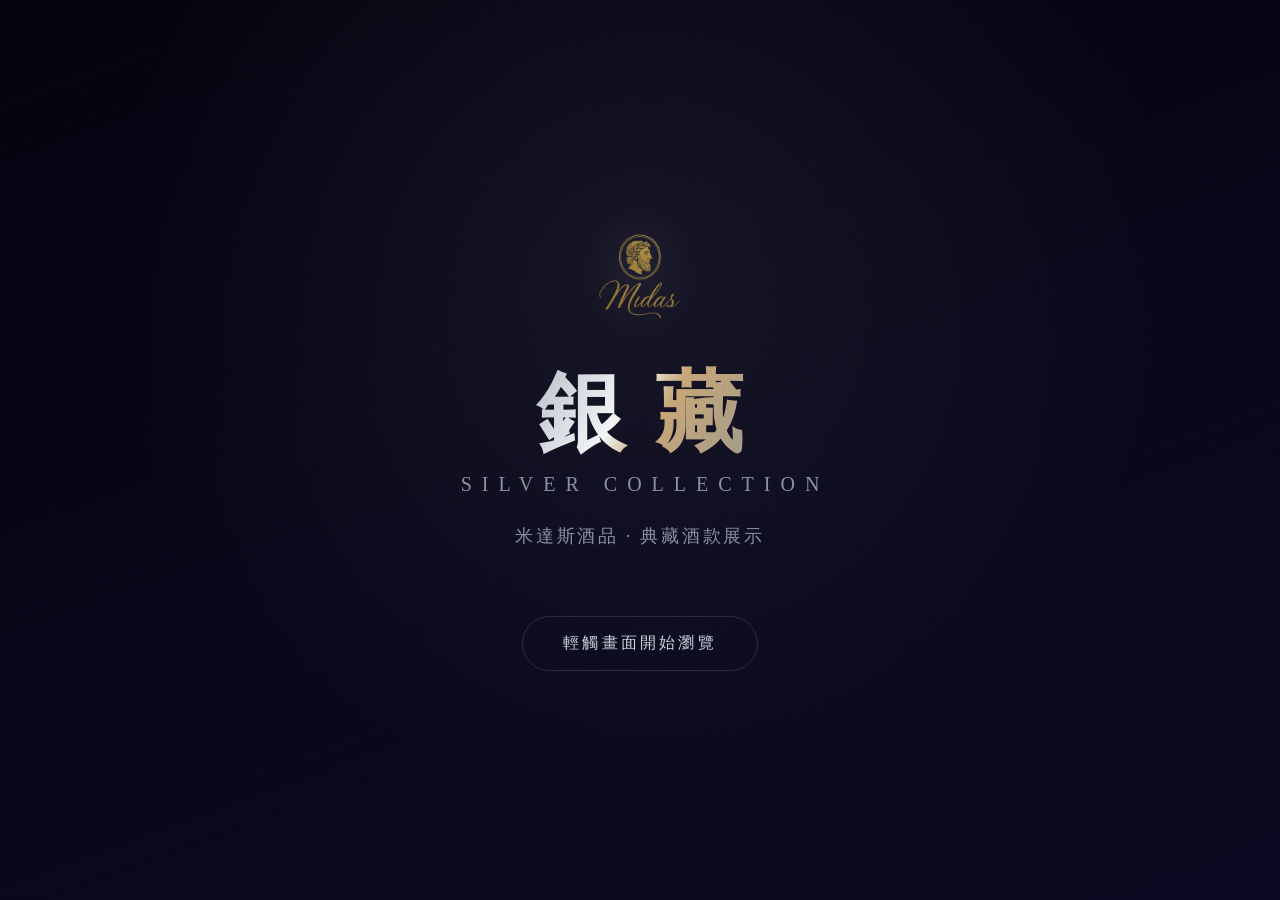
==== collection/yincang.html @ fcb229a0 "新增銀藏獨立展示頁，供平板現場 demo 使用 不連結自 index.html，僅供直接開啟網址展示；資料沿用既有 wines/wineries.json，暫無供應酒款不顯示。  Co-Authore" ====
<!DOCTYPE html>
<html lang="zh-TW">
<head>
<meta charset="UTF-8">
<meta name="viewport" content="width=device-width, initial-scale=1.0, maximum-scale=1.0, user-scalable=no">
<meta name="robots" content="noindex, nofollow">
<title>銀藏 SILVER COLLECTION | 米達斯酒品</title>
<link rel="icon" type="image/png" href="../assets/logo/logo.png">
<style>
    :root{
        --bg:#05030f;
        --bg-alt:#0c0a22;
        --panel:rgba(255,255,255,0.05);
        --border:rgba(201,211,220,0.16);
        --silver:#c9d3dc;
        --silver-bright:#f2f5f7;
        --silver-dim:#8892a0;
        --gold:#c6a777;
    }
    *{ margin:0; padding:0; box-sizing:border-box; -webkit-tap-highlight-color:transparent; }
    html,body{
        width:100%; height:100%;
        overflow:hidden;
        background:var(--bg);
        color:var(--silver-bright);
        font-family:'Noto Serif TC','Microsoft JhengHei',serif;
        touch-action:manipulation;
        overscroll-behavior:none;
        user-select:none;
    }
    #app-root{ position:fixed; inset:0; }

    /* ---------- Attract screen ---------- */
    #attract{
        position:fixed; inset:0; z-index:50;
        display:flex; flex-direction:column; align-items:center; justify-content:center;
        text-align:center; gap:28px;
        background:
            radial-gradient(circle at 50% 30%, rgba(201,211,220,0.08), transparent 60%),
            linear-gradient(160deg, var(--bg) 0%, var(--bg-alt) 100%);
        cursor:pointer;
    }
    #attract img.logo{ width:96px; height:96px; opacity:0.9; filter:grayscale(0.2) drop-shadow(0 0 24px rgba(201,211,220,0.25)); }
    #attract h1{
        font-size:clamp(48px,8vw,88px);
        letter-spacing:0.35em; padding-left:0.35em;
        background:linear-gradient(120deg,#8892a0,#f2f5f7 45%,#c6a777 55%,#8892a0);
        -webkit-background-clip:text; background-clip:text; color:transparent;
    }
    #attract .en{ letter-spacing:0.5em; padding-left:0.5em; color:var(--silver-dim); font-size:clamp(14px,2vw,20px); font-family:Georgia,serif; }
    #attract .sub{ color:var(--silver-dim); font-size:clamp(14px,1.8vw,18px); letter-spacing:0.15em; }
    #attract .hint{
        margin-top:40px; padding:16px 40px; border:1px solid var(--border); border-radius:40px;
        color:var(--silver); font-size:16px; letter-spacing:0.2em;
        animation:pulse 2.2s ease-in-out infinite;
    }
    @keyframes pulse{ 0%,100%{opacity:0.45;} 50%{opacity:1;} }

    /* ---------- Main app ---------- */
    #app{ position:fixed; inset:0; display:flex; flex-direction:column; opacity:0; pointer-events:none; transition:opacity .5s ease; }
    #app.visible{ opacity:1; pointer-events:auto; }

    header.bar{
        display:flex; align-items:center; justify-content:space-between;
        padding:22px 36px; border-bottom:1px solid var(--border);
        background:linear-gradient(180deg, rgba(255,255,255,0.03), transparent);
        flex-shrink:0;
    }
    header.bar .brand{ display:flex; align-items:center; gap:16px; }
    header.bar .brand img{ width:44px; height:44px; }
    header.bar .brand .titles h2{ font-size:22px; letter-spacing:0.3em; padding-left:0.1em; color:var(--silver-bright); }
    header.bar .brand .titles span{ font-size:11px; letter-spacing:0.3em; color:var(--silver-dim); font-family:Georgia,serif; }
    #home-btn{
        border:1px solid var(--border); background:transparent; color:var(--silver-dim);
        padding:12px 22px; border-radius:30px; font-size:14px; letter-spacing:0.15em;
        font-family:inherit; cursor:pointer;
    }
    #home-btn:active{ background:rgba(255,255,255,0.06); }

    .filter-bar{
        display:flex; gap:14px; padding:18px 36px; overflow-x:auto; flex-shrink:0;
        border-bottom:1px solid var(--border);
    }
    .filter-bar::-webkit-scrollbar{ display:none; }
    .filter-pill{
        flex-shrink:0; padding:14px 30px; border-radius:30px; border:1px solid var(--border);
        background:var(--panel); color:var(--silver-dim); font-size:15px; letter-spacing:0.15em;
        font-family:inherit; cursor:pointer; transition:all .25s ease;
    }
    .filter-pill.active{ background:var(--silver-bright); color:#05030f; border-color:var(--silver-bright); font-weight:bold; }

    .winery-banner{
        padding:16px 36px; color:var(--silver-dim); font-size:14px; line-height:1.8;
        border-bottom:1px solid var(--border); flex-shrink:0; display:none;
    }
    .winery-banner.visible{ display:block; }

    .grid-scroll{ flex:1; overflow-y:auto; padding:28px 36px 60px; }
    .wine-grid{
        display:grid; grid-template-columns:repeat(auto-fill,minmax(240px,1fr)); gap:26px;
    }
    .wine-card{
        background:var(--panel); border:1px solid var(--border); border-radius:16px; overflow:hidden;
        cursor:pointer; transition:transform .2s ease, border-color .2s ease; position:relative;
    }
    .wine-card:active{ transform:scale(0.97); border-color:var(--silver-dim); }
    .wine-card .img-wrap{ aspect-ratio:3/4; background:#0a0820; display:flex; align-items:center; justify-content:center; overflow:hidden; }
    .wine-card img{ width:100%; height:100%; object-fit:cover; }
    .wine-card .name{ padding:16px 16px 20px; font-size:14px; line-height:1.6; letter-spacing:0.03em; color:var(--silver-bright); min-height:78px; }

    /* ---------- Detail overlay ---------- */
    #detail{
        position:fixed; inset:0; z-index:60; background:var(--bg);
        display:flex; opacity:0; pointer-events:none; transition:opacity .35s ease;
        flex-direction:row;
    }
    #detail.visible{ opacity:1; pointer-events:auto; }
    #detail .pane-img{
        flex:0 0 42%; background:#0a0820; display:flex; align-items:center; justify-content:center; position:relative;
    }
    #detail .pane-img img{ width:100%; height:100%; object-fit:cover; }
    #detail .pane-info{ flex:1; overflow-y:auto; padding:50px 60px 80px; }
    #detail .pane-info .price{ color:var(--gold); font-size:20px; letter-spacing:0.1em; margin-bottom:10px; }
    #detail .pane-info h2{ font-size:clamp(22px,3vw,32px); line-height:1.4; letter-spacing:0.02em; margin-bottom:24px; color:var(--silver-bright); }
    #detail .block{ margin-bottom:30px; }
    #detail .block h4{ font-size:13px; letter-spacing:0.3em; color:var(--silver-dim); margin-bottom:10px; font-family:Georgia,serif; }
    #detail .block p{ font-size:16px; line-height:1.9; color:var(--silver); }
    #detail .awards{ display:flex; flex-direction:column; gap:16px; }
    #detail .award{ border-left:2px solid var(--gold); padding-left:16px; }
    #detail .award .a-name{ color:var(--gold); font-size:15px; margin-bottom:6px; }
    #detail .award .a-detail{ font-size:14px; line-height:1.8; color:var(--silver-dim); }

    #detail .close-btn{
        position:absolute; top:24px; right:32px; width:52px; height:52px; border-radius:50%;
        border:1px solid var(--border); background:rgba(5,3,15,0.6); color:var(--silver-bright);
        font-size:22px; display:flex; align-items:center; justify-content:center; cursor:pointer; z-index:2;
    }
    #detail .nav-btn{
        position:absolute; top:50%; transform:translateY(-50%); width:60px; height:60px; border-radius:50%;
        border:1px solid var(--border); background:rgba(5,3,15,0.6); color:var(--silver-bright);
        font-size:26px; display:flex; align-items:center; justify-content:center; cursor:pointer; z-index:2;
    }
    #detail .nav-prev{ left:20px; }
    #detail .nav-next{ right:20px; }
    #detail .nav-btn:active, #detail .close-btn:active{ background:rgba(255,255,255,0.1); }

    @media (max-width:900px){
        #detail{ flex-direction:column; overflow-y:auto; }
        #detail .pane-img{ flex:0 0 auto; aspect-ratio:4/3; }
        #detail .nav-prev{ left:12px; }
        #detail .nav-next{ right:12px; }
        header.bar{ padding:16px 20px; }
        .filter-bar{ padding:14px 20px; }
        .grid-scroll{ padding:20px 20px 50px; }
        #detail .pane-info{ padding:30px 24px 60px; }
    }
</style>
</head>
<body>
<div id="app-root">

    <div id="attract">
        <img class="logo" src="../assets/logo/logo.png" alt="米達斯酒品">
        <div>
            <h1>銀藏</h1>
            <div class="en">SILVER&nbsp;COLLECTION</div>
        </div>
        <div class="sub">米達斯酒品 · 典藏酒款展示</div>
        <div class="hint">輕觸畫面開始瀏覽</div>
    </div>

    <div id="app">
        <header class="bar">
            <div class="brand">
                <img src="../assets/logo/logo.png" alt="米達斯酒品">
                <div class="titles">
                    <h2>銀藏 SILVER COLLECTION</h2>
                    <span>MIDAS WINE CELLAR</span>
                </div>
            </div>
            <button id="home-btn" type="button">返回首頁畫面</button>
        </header>

        <nav class="filter-bar" id="filter-bar"></nav>
        <p class="winery-banner" id="winery-banner"></p>

        <div class="grid-scroll">
            <div class="wine-grid" id="wine-grid"></div>
        </div>
    </div>

    <div id="detail">
        <button class="close-btn" id="detail-close" aria-label="關閉">&times;</button>
        <button class="nav-btn nav-prev" id="detail-prev" aria-label="上一款">&#10094;</button>
        <button class="nav-btn nav-next" id="detail-next" aria-label="下一款">&#10095;</button>
        <div class="pane-img"><img id="detail-img" src="" alt=""></div>
        <div class="pane-info" id="detail-info"></div>
    </div>

</div>

<script>
(function(){
    "use strict";

    var wines = [];
    var filtered = [];
    var currentFilter = 'all';
    var currentIndex = -1;
    var idleTimer = null;
    var IDLE_MS = 120000;

    var CATEGORY_LABELS = { welland:'WELLAND', castorani:'CASTORANI', other:'精選推薦' };
    var categories = [];

    var wineryDescriptions = {};

    function classify(wine){
        var n = wine.name.toUpperCase();
        if (n.indexOf('WELLAND') === 0) return 'welland';
        if (n.indexOf('CASTORANI') === 0) return 'castorani';
        return 'other';
    }

    function el(tag, cls, html){
        var e = document.createElement(tag);
        if (cls) e.className = cls;
        if (html !== undefined) e.innerHTML = html;
        return e;
    }

    function loadData(){
        Promise.all([
            fetch('../data/wines.json', {cache:'no-cache'}).then(function(r){ return r.json(); }),
            fetch('../data/wineries.json', {cache:'no-cache'}).then(function(r){ return r.json(); }).catch(function(){ return {wineries:[]}; })
        ]).then(function(results){
            wines = (results[0].wines || []).filter(function(w){ return !w.soldOut; });
            var wineries = results[1].wineries || [];
            wineries.forEach(function(w){
                if (w.name.indexOf('Welland') !== -1) wineryDescriptions.welland = w.description;
                else if (w.name.indexOf('Castorani') !== -1) wineryDescriptions.castorani = w.description;
                else wineryDescriptions.other = w.description;
            });
            categories = Object.keys(CATEGORY_LABELS).filter(function(key){
                return wines.some(function(w){ return classify(w) === key; });
            });
            renderFilters();
            applyFilter(categories.length > 1 ? 'all' : (categories[0] || 'all'));
        }).catch(function(err){
            document.getElementById('wine-grid').innerHTML = '<p style="color:#c9d3dc;padding:20px;">酒款資料載入失敗，請確認網路連線後重新整理。</p>';
            console.error('yincang load error', err);
        });
    }

    function renderFilters(){
        var bar = document.getElementById('filter-bar');
        bar.innerHTML = '';
        var tabs = categories.length > 1
            ? [{ key:'all', label:'全部珍藏' }].concat(categories.map(function(key){ return { key:key, label:CATEGORY_LABELS[key] }; }))
            : categories.map(function(key){ return { key:key, label:CATEGORY_LABELS[key] }; });
        tabs.forEach(function(cat){
            var btn = el('button', 'filter-pill', cat.label);
            btn.type = 'button';
            btn.dataset.key = cat.key;
            if (cat.key === currentFilter) btn.classList.add('active');
            btn.addEventListener('click', function(){ applyFilter(cat.key); });
            bar.appendChild(btn);
        });
    }

    function applyFilter(key){
        currentFilter = key;
        Array.prototype.forEach.call(document.querySelectorAll('.filter-pill'), function(b){
            b.classList.toggle('active', b.dataset.key === key);
        });

        filtered = (key === 'all') ? wines.slice() : wines.filter(function(w){ return classify(w) === key; });

        var banner = document.getElementById('winery-banner');
        if (key !== 'all' && wineryDescriptions[key]) {
            banner.textContent = wineryDescriptions[key];
            banner.classList.add('visible');
        } else {
            banner.classList.remove('visible');
        }

        renderGrid();
    }

    function renderGrid(){
        var grid = document.getElementById('wine-grid');
        grid.innerHTML = '';
        filtered.forEach(function(wine, idx){
            var card = el('div', 'wine-card');
            var imgWrap = el('div', 'img-wrap');
            var img = document.createElement('img');
            img.src = '../' + wine.image;
            img.alt = wine.name;
            img.loading = 'lazy';
            imgWrap.appendChild(img);
            card.appendChild(imgWrap);
            card.appendChild(el('div', 'name', wine.name));
            card.addEventListener('click', function(){ openDetail(idx); });
            grid.appendChild(card);
        });
    }

    function openDetail(idx){
        currentIndex = idx;
        renderDetail();
        document.getElementById('detail').classList.add('visible');
    }

    function closeDetail(){
        document.getElementById('detail').classList.remove('visible');
    }

    function stepDetail(delta){
        if (!filtered.length) return;
        currentIndex = (currentIndex + delta + filtered.length) % filtered.length;
        renderDetail();
    }

    function renderDetail(){
        var wine = filtered[currentIndex];
        if (!wine) return;
        document.getElementById('detail-img').src = '../' + wine.image;
        document.getElementById('detail-img').alt = wine.name;

        var html = '';
        html += '<div class="price">' + wine.price + '</div>';
        html += '<h2>' + wine.name + '</h2>';
        if (wine.description) html += '<div class="block"><h4>酒款介紹</h4><p>' + wine.description + '</p></div>';
        if (wine.aroma) html += '<div class="block"><h4>香氣</h4><p>' + wine.aroma + '</p></div>';
        if (wine.flavor) html += '<div class="block"><h4>風味</h4><p>' + wine.flavor + '</p></div>';
        if (wine.awards && wine.awards.length){
            html += '<div class="block"><h4>獎項與評鑑</h4><div class="awards">';
            wine.awards.forEach(function(a){
                html += '<div class="award"><div class="a-name">' + a.name + '</div><div class="a-detail">' + (a.detail || '') + '</div></div>';
            });
            html += '</div></div>';
        }
        document.getElementById('detail-info').innerHTML = html;
        document.getElementById('detail-info').scrollTop = 0;
    }

    /* ---------- swipe navigation on detail overlay ---------- */
    var touchStartX = null;
    var detailEl = document.getElementById('detail');
    detailEl.addEventListener('touchstart', function(e){ touchStartX = e.changedTouches[0].clientX; }, {passive:true});
    detailEl.addEventListener('touchend', function(e){
        if (touchStartX === null) return;
        var dx = e.changedTouches[0].clientX - touchStartX;
        if (Math.abs(dx) > 60) stepDetail(dx < 0 ? 1 : -1);
        touchStartX = null;
    }, {passive:true});

    document.getElementById('detail-close').addEventListener('click', closeDetail);
    document.getElementById('detail-prev').addEventListener('click', function(){ stepDetail(-1); });
    document.getElementById('detail-next').addEventListener('click', function(){ stepDetail(1); });

    /* ---------- attract screen / idle handling ---------- */
    function showApp(){
        document.getElementById('attract').style.display = 'none';
        document.getElementById('app').classList.add('visible');
        resetIdleTimer();
    }

    function showAttract(){
        closeDetail();
        document.getElementById('app').classList.remove('visible');
        document.getElementById('attract').style.display = 'flex';
        clearTimeout(idleTimer);
    }

    function resetIdleTimer(){
        clearTimeout(idleTimer);
        idleTimer = setTimeout(showAttract, IDLE_MS);
    }

    document.getElementById('attract').addEventListener('click', showApp);
    document.getElementById('home-btn').addEventListener('click', showAttract);
    document.getElementById('app').addEventListener('pointerdown', resetIdleTimer);
    document.getElementById('detail').addEventListener('pointerdown', resetIdleTimer);

    loadData();
})();
</script>
</body>
</html>
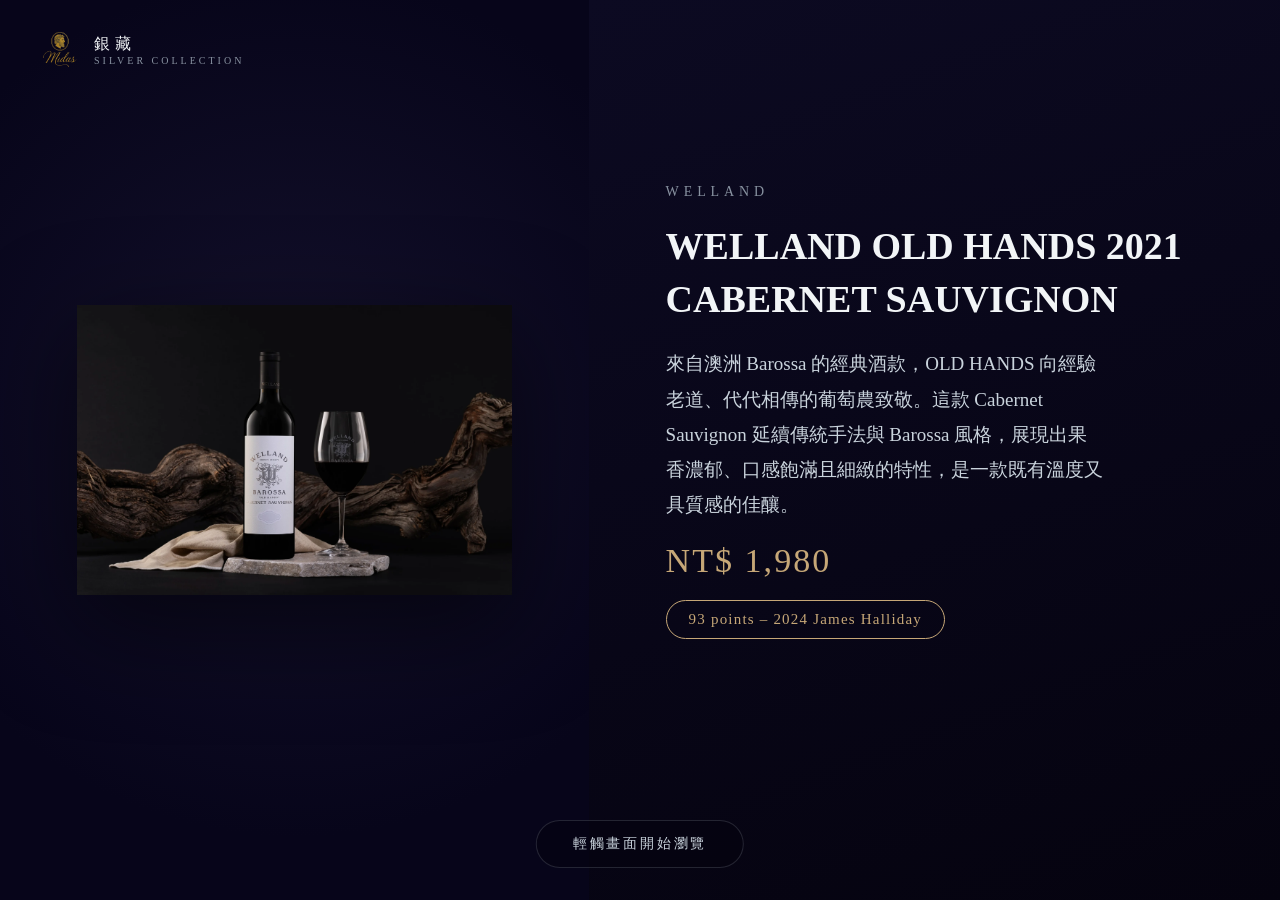
==== commit 5278a091: "銀藏待機畫面改為酒款輪播，帶出賣點與價格 待機畫面改成逐支酒款展示（圖片＋產區風味介紹＋價格＋得獎徽章），取代原本純品牌靜態畫面，讓平板展示時能自動吸引目光；一樣不連結自 index.html。  C" ====
--- a/collection/yincang.html
+++ b/collection/yincang.html
@@ -33,28 +33,72 @@
     /* ---------- Attract screen ---------- */
     #attract{
         position:fixed; inset:0; z-index:50;
-        display:flex; flex-direction:column; align-items:center; justify-content:center;
-        text-align:center; gap:28px;
-        background:
-            radial-gradient(circle at 50% 30%, rgba(201,211,220,0.08), transparent 60%),
-            linear-gradient(160deg, var(--bg) 0%, var(--bg-alt) 100%);
+        overflow:hidden;
+        background:var(--bg);
         cursor:pointer;
     }
-    #attract img.logo{ width:96px; height:96px; opacity:0.9; filter:grayscale(0.2) drop-shadow(0 0 24px rgba(201,211,220,0.25)); }
-    #attract h1{
-        font-size:clamp(48px,8vw,88px);
-        letter-spacing:0.35em; padding-left:0.35em;
-        background:linear-gradient(120deg,#8892a0,#f2f5f7 45%,#c6a777 55%,#8892a0);
-        -webkit-background-clip:text; background-clip:text; color:transparent;
-    }
-    #attract .en{ letter-spacing:0.5em; padding-left:0.5em; color:var(--silver-dim); font-size:clamp(14px,2vw,20px); font-family:Georgia,serif; }
-    #attract .sub{ color:var(--silver-dim); font-size:clamp(14px,1.8vw,18px); letter-spacing:0.15em; }
+    #attract .slide{
+        position:absolute; inset:0; z-index:0;
+        display:flex;
+        opacity:0; transition:opacity 1.1s ease;
+    }
+    #attract .slide.active{ opacity:1; }
+    #attract .slide .shot{
+        flex:0 0 46%; position:relative; overflow:hidden;
+        background:radial-gradient(circle at 50% 45%, #14112c 0%, #07051a 75%);
+        display:flex; align-items:center; justify-content:center;
+    }
+    #attract .slide .shot img{
+        max-width:74%; max-height:80%; object-fit:contain;
+        filter:drop-shadow(0 30px 50px rgba(0,0,0,0.55));
+    }
+    #attract .slide .info{
+        flex:1; display:flex; flex-direction:column; justify-content:center;
+        padding:0 6% 6%; gap:20px;
+        background:linear-gradient(160deg, var(--bg-alt) 0%, var(--bg) 100%);
+    }
+    #attract .slide .eyebrow{
+        color:var(--silver-dim); letter-spacing:0.35em; font-size:clamp(11px,1.2vw,14px);
+        font-family:Georgia,serif; text-transform:uppercase;
+    }
+    #attract .slide h2{
+        font-size:clamp(24px,3vw,38px); line-height:1.4; color:var(--silver-bright);
+        text-wrap:balance;
+    }
+    #attract .slide .desc{
+        font-size:clamp(15px,1.7vw,19px); line-height:1.85; color:var(--silver);
+        max-width:46ch;
+    }
+    #attract .slide .price{
+        font-size:clamp(24px,2.8vw,34px); color:var(--gold); letter-spacing:0.06em; font-family:Georgia,serif;
+    }
+    #attract .slide .badge{
+        display:inline-flex; align-items:center; gap:10px; width:fit-content;
+        border:1px solid var(--gold); color:var(--gold); padding:10px 22px;
+        border-radius:30px; font-size:clamp(12px,1.3vw,15px); letter-spacing:0.08em;
+    }
+    #attract .brandmark{
+        position:absolute; top:30px; left:40px; z-index:2;
+        display:flex; align-items:center; gap:14px;
+    }
+    #attract .brandmark img{ width:40px; height:40px; opacity:0.9; }
+    #attract .brandmark .name{ font-size:16px; letter-spacing:0.3em; color:var(--silver-bright); }
+    #attract .brandmark .en{ font-size:10px; letter-spacing:0.3em; color:var(--silver-dim); font-family:Georgia,serif; }
     #attract .hint{
-        margin-top:40px; padding:16px 40px; border:1px solid var(--border); border-radius:40px;
-        color:var(--silver); font-size:16px; letter-spacing:0.2em;
+        position:absolute; bottom:32px; left:50%; transform:translateX(-50%); z-index:2;
+        padding:14px 36px; border:1px solid var(--border); border-radius:40px;
+        background:rgba(5,3,15,0.5);
+        color:var(--silver); font-size:14px; letter-spacing:0.2em;
         animation:pulse 2.2s ease-in-out infinite;
     }
-    @keyframes pulse{ 0%,100%{opacity:0.45;} 50%{opacity:1;} }
+    @keyframes pulse{ 0%,100%{opacity:0.5;} 50%{opacity:1;} }
+
+    @media (max-width:900px){
+        #attract .slide{ flex-direction:column; }
+        #attract .slide .shot{ flex:0 0 42%; }
+        #attract .slide .info{ padding:24px 32px 40px; gap:14px; }
+        #attract .brandmark{ top:20px; left:24px; }
+    }
 
     /* ---------- Main app ---------- */
     #app{ position:fixed; inset:0; display:flex; flex-direction:column; opacity:0; pointer-events:none; transition:opacity .5s ease; }
@@ -160,12 +204,15 @@
 <div id="app-root">
 
     <div id="attract">
-        <img class="logo" src="../assets/logo/logo.png" alt="米達斯酒品">
-        <div>
-            <h1>銀藏</h1>
-            <div class="en">SILVER&nbsp;COLLECTION</div>
+        <div class="slide" id="attract-slide-a"></div>
+        <div class="slide" id="attract-slide-b"></div>
+        <div class="brandmark">
+            <img src="../assets/logo/logo.png" alt="米達斯酒品">
+            <div>
+                <div class="name">銀藏</div>
+                <div class="en">SILVER&nbsp;COLLECTION</div>
+            </div>
         </div>
-        <div class="sub">米達斯酒品 · 典藏酒款展示</div>
         <div class="hint">輕觸畫面開始瀏覽</div>
     </div>
 
@@ -214,6 +261,10 @@
     var categories = [];
 
     var wineryDescriptions = {};
+    var slideTimer = null;
+    var slideIndex = 0;
+    var activeSlideLayer = 0;
+    var SLIDE_MS = 7000;
 
     function classify(wine){
         var n = wine.name.toUpperCase();
@@ -246,6 +297,7 @@
             });
             renderFilters();
             applyFilter(categories.length > 1 ? 'all' : (categories[0] || 'all'));
+            startSlideshow();
         }).catch(function(err){
             document.getElementById('wine-grid').innerHTML = '<p style="color:#c9d3dc;padding:20px;">酒款資料載入失敗，請確認網路連線後重新整理。</p>';
             console.error('yincang load error', err);
@@ -359,8 +411,54 @@
     document.getElementById('detail-prev').addEventListener('click', function(){ stepDetail(-1); });
     document.getElementById('detail-next').addEventListener('click', function(){ stepDetail(1); });
 
+    /* ---------- attract screen slideshow ---------- */
+    function slideMarkup(wine){
+        var eyebrow = CATEGORY_LABELS[classify(wine)] || '';
+        var badge = (wine.awards && wine.awards.length) ? wine.awards[0].name : '';
+        var html = '';
+        html += '<div class="shot"><img src="../' + wine.image + '" alt="' + wine.name + '"></div>';
+        html += '<div class="info">';
+        html += '<div class="eyebrow">' + eyebrow + '</div>';
+        html += '<h2>' + wine.name + '</h2>';
+        if (wine.description) html += '<p class="desc">' + wine.description + '</p>';
+        html += '<div class="price">' + wine.price + '</div>';
+        if (badge) html += '<div class="badge">' + badge + '</div>';
+        html += '</div>';
+        return html;
+    }
+
+    function showAttractSlide(i){
+        if (!wines.length) return;
+        var layers = [document.getElementById('attract-slide-a'), document.getElementById('attract-slide-b')];
+        var next = layers[1 - activeSlideLayer];
+        next.innerHTML = slideMarkup(wines[i % wines.length]);
+        requestAnimationFrame(function(){
+            layers[activeSlideLayer].classList.remove('active');
+            next.classList.add('active');
+            activeSlideLayer = 1 - activeSlideLayer;
+        });
+    }
+
+    function startSlideshow(){
+        if (!wines.length || slideTimer) return;
+        if (document.getElementById('app').classList.contains('visible')) return;
+        showAttractSlide(slideIndex);
+        if (wines.length > 1){
+            slideTimer = setInterval(function(){
+                slideIndex = (slideIndex + 1) % wines.length;
+                showAttractSlide(slideIndex);
+            }, SLIDE_MS);
+        }
+    }
+
+    function stopSlideshow(){
+        clearInterval(slideTimer);
+        slideTimer = null;
+    }
+
     /* ---------- attract screen / idle handling ---------- */
     function showApp(){
+        stopSlideshow();
         document.getElementById('attract').style.display = 'none';
         document.getElementById('app').classList.add('visible');
         resetIdleTimer();
@@ -369,8 +467,9 @@
     function showAttract(){
         closeDetail();
         document.getElementById('app').classList.remove('visible');
-        document.getElementById('attract').style.display = 'flex';
+        document.getElementById('attract').style.display = 'block';
         clearTimeout(idleTimer);
+        startSlideshow();
     }
 
     function resetIdleTimer(){
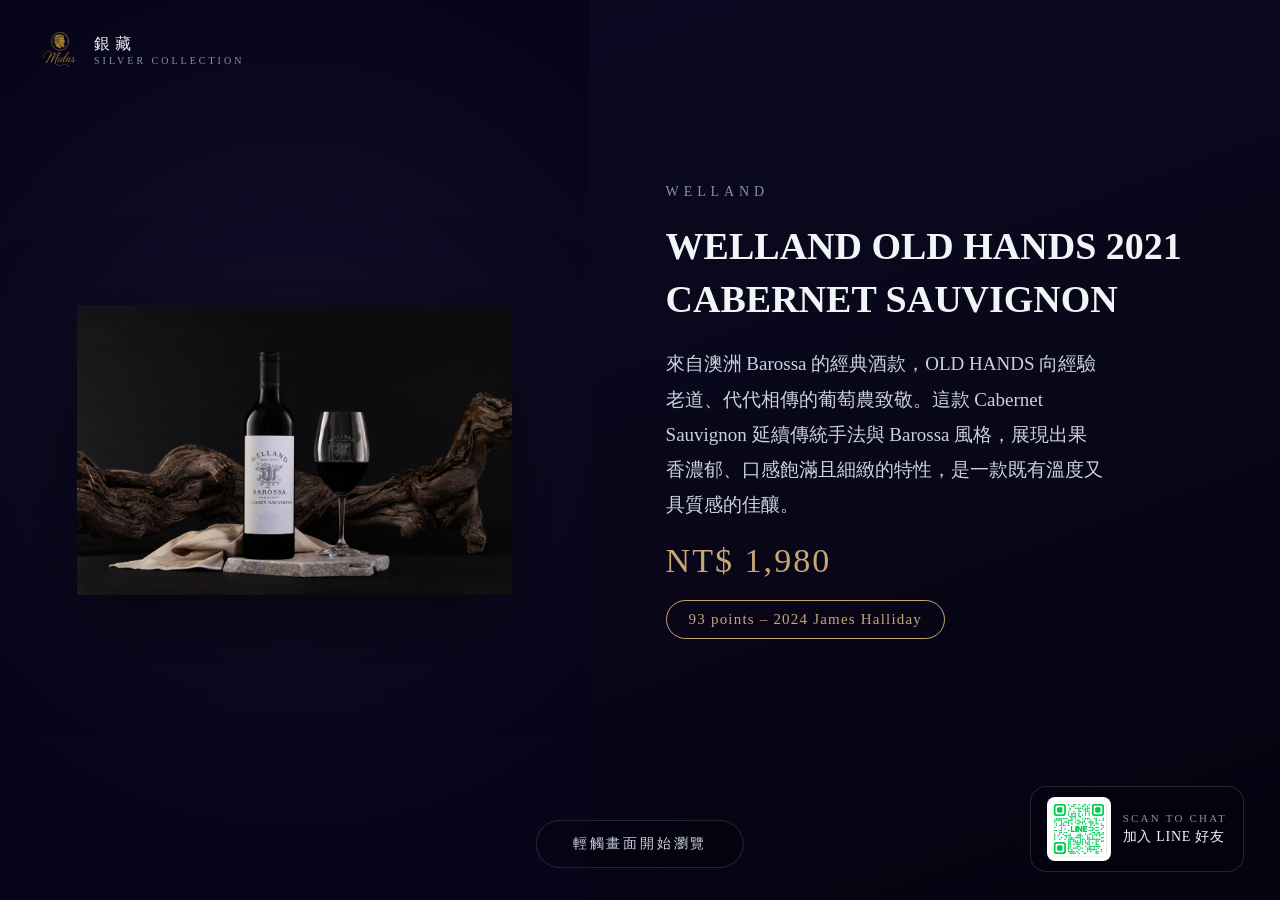
==== commit 18ecedbb: "銀藏頁加入 LINE 洽詢 QR Code 酒款詳情頁最下方與待機輪播畫面右下角都加上 LINE QR Code，方便平板現場的客人直接掃碼加好友詢問訂購。  Co-Authored-By: Clau" ====
--- a/collection/yincang.html
+++ b/collection/yincang.html
@@ -93,11 +93,25 @@
     }
     @keyframes pulse{ 0%,100%{opacity:0.5;} 50%{opacity:1;} }
 
+    #attract .line-badge{
+        position:absolute; bottom:28px; right:36px; z-index:2;
+        display:flex; align-items:center; gap:12px;
+        background:rgba(5,3,15,0.55); border:1px solid var(--border); border-radius:16px;
+        padding:10px 16px;
+    }
+    #attract .line-badge img{ width:64px; height:64px; border-radius:8px; background:#fff; padding:4px; flex-shrink:0; }
+    #attract .line-badge .txt{ text-align:left; }
+    #attract .line-badge .t1{ font-size:11px; letter-spacing:0.2em; color:var(--silver-dim); font-family:Georgia,serif; }
+    #attract .line-badge .t2{ font-size:14px; color:var(--silver-bright); letter-spacing:0.05em; margin-top:4px; }
+
     @media (max-width:900px){
         #attract .slide{ flex-direction:column; }
         #attract .slide .shot{ flex:0 0 42%; }
         #attract .slide .info{ padding:24px 32px 40px; gap:14px; }
         #attract .brandmark{ top:20px; left:24px; }
+        #attract .line-badge{ bottom:auto; top:20px; right:20px; padding:8px 12px; gap:8px; }
+        #attract .line-badge img{ width:44px; height:44px; }
+        #attract .line-badge .t2{ font-size:12px; }
     }
 
     /* ---------- Main app ---------- */
@@ -174,6 +188,18 @@
     #detail .award .a-name{ color:var(--gold); font-size:15px; margin-bottom:6px; }
     #detail .award .a-detail{ font-size:14px; line-height:1.8; color:var(--silver-dim); }
 
+    #detail .line-cta{
+        margin-top:10px; padding-top:30px; border-top:1px solid var(--border);
+        display:flex; align-items:center; gap:24px;
+    }
+    #detail .line-cta img{ width:96px; height:96px; border-radius:12px; background:#fff; padding:6px; flex-shrink:0; }
+    #detail .line-cta .text h4{ font-size:13px; letter-spacing:0.3em; color:var(--silver-dim); margin-bottom:8px; font-family:Georgia,serif; }
+    #detail .line-cta .text p{ font-size:15px; line-height:1.7; color:var(--silver); margin-bottom:10px; }
+    #detail .line-cta .text a{
+        display:inline-block; color:var(--gold); border:1px solid var(--gold); border-radius:20px;
+        padding:8px 20px; font-size:13px; letter-spacing:0.1em; text-decoration:none;
+    }
+
     #detail .close-btn{
         position:absolute; top:24px; right:32px; width:52px; height:52px; border-radius:50%;
         border:1px solid var(--border); background:rgba(5,3,15,0.6); color:var(--silver-bright);
@@ -197,6 +223,7 @@
         .filter-bar{ padding:14px 20px; }
         .grid-scroll{ padding:20px 20px 50px; }
         #detail .pane-info{ padding:30px 24px 60px; }
+        #detail .line-cta{ flex-direction:column; align-items:flex-start; }
     }
 </style>
 </head>
@@ -214,6 +241,10 @@
             </div>
         </div>
         <div class="hint">輕觸畫面開始瀏覽</div>
+        <div class="line-badge">
+            <img src="../assets/socialmedia/line_qr.png" alt="米達斯酒品 LINE QR Code">
+            <div class="txt"><div class="t1">SCAN TO CHAT</div><div class="t2">加入 LINE 好友</div></div>
+        </div>
     </div>
 
     <div id="app">
@@ -392,6 +423,10 @@
             });
             html += '</div></div>';
         }
+        html += '<div class="line-cta">';
+        html += '<img src="../assets/socialmedia/line_qr.png" alt="米達斯酒品 LINE QR Code">';
+        html += '<div class="text"><h4>洽詢訂購</h4><p>掃描 QR Code 加入 LINE 好友，直接詢問這款酒的庫存與訂購方式</p><a href="https://lin.ee/vTJ0a6L" target="_blank" rel="noopener noreferrer">加入 LINE 好友</a></div>';
+        html += '</div>';
         document.getElementById('detail-info').innerHTML = html;
         document.getElementById('detail-info').scrollTop = 0;
     }
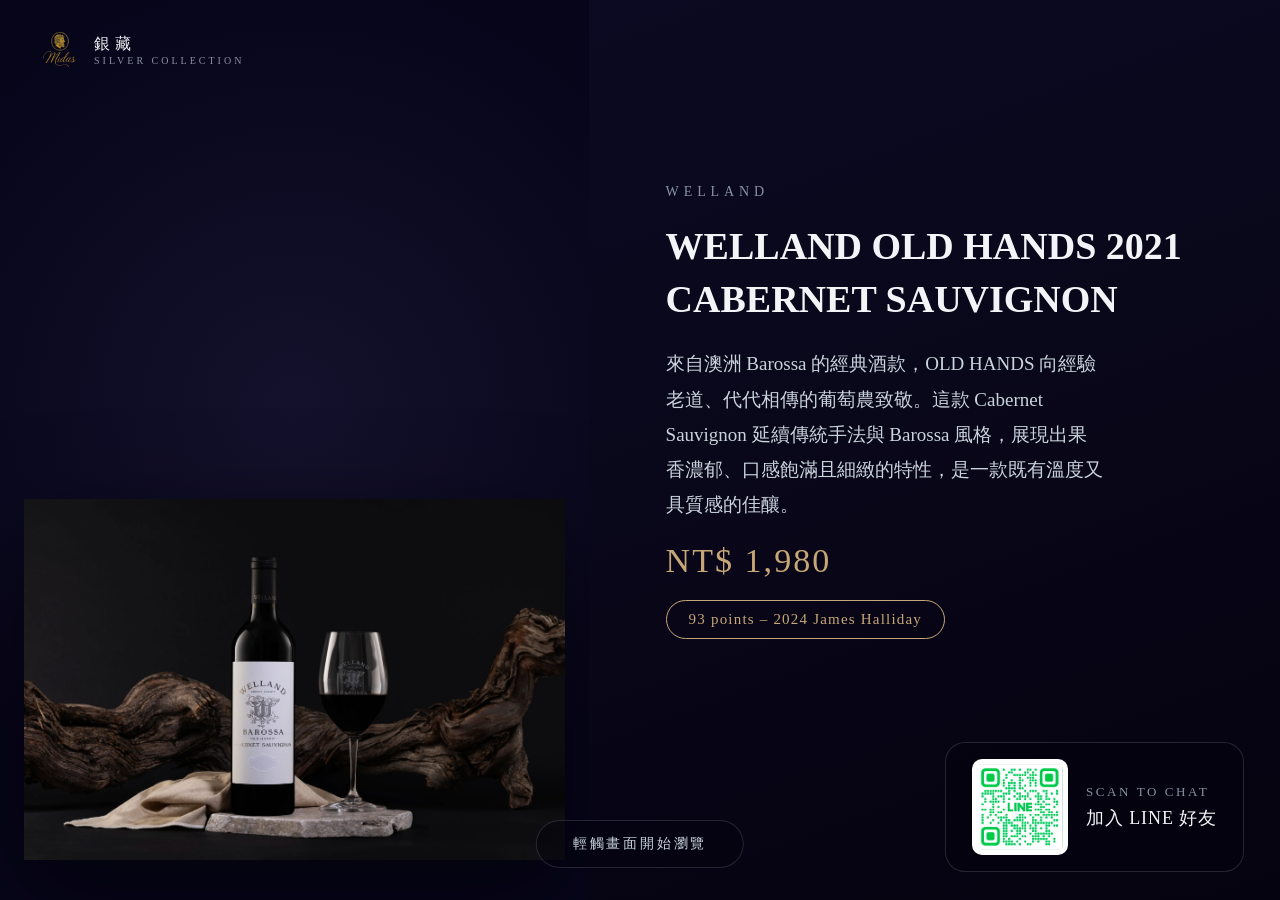
==== commit 5df87b9f: "修正銀藏待機畫面圖片覆蓋品牌標誌問題，並放大 LINE 好友 QR Code 酒瓶圖片改為貼齊底部顯示並保留頂部空間，避免蓋到左上角品牌標誌；LINE QR Code 放大且改為固定在畫面下方，窄螢幕" ====
--- a/collection/yincang.html
+++ b/collection/yincang.html
@@ -46,10 +46,11 @@
     #attract .slide .shot{
         flex:0 0 46%; position:relative; overflow:hidden;
         background:radial-gradient(circle at 50% 45%, #14112c 0%, #07051a 75%);
-        display:flex; align-items:center; justify-content:center;
+        display:flex; align-items:flex-end; justify-content:center;
+        padding:130px 24px 40px;
     }
     #attract .slide .shot img{
-        max-width:74%; max-height:80%; object-fit:contain;
+        max-width:100%; max-height:100%; object-fit:contain;
         filter:drop-shadow(0 30px 50px rgba(0,0,0,0.55));
     }
     #attract .slide .info{
@@ -95,23 +96,24 @@
 
     #attract .line-badge{
         position:absolute; bottom:28px; right:36px; z-index:2;
-        display:flex; align-items:center; gap:12px;
-        background:rgba(5,3,15,0.55); border:1px solid var(--border); border-radius:16px;
-        padding:10px 16px;
-    }
-    #attract .line-badge img{ width:64px; height:64px; border-radius:8px; background:#fff; padding:4px; flex-shrink:0; }
+        display:flex; align-items:center; gap:18px;
+        background:rgba(5,3,15,0.6); border:1px solid var(--border); border-radius:20px;
+        padding:16px 26px;
+    }
+    #attract .line-badge img{ width:96px; height:96px; border-radius:10px; background:#fff; padding:5px; flex-shrink:0; }
     #attract .line-badge .txt{ text-align:left; }
-    #attract .line-badge .t1{ font-size:11px; letter-spacing:0.2em; color:var(--silver-dim); font-family:Georgia,serif; }
-    #attract .line-badge .t2{ font-size:14px; color:var(--silver-bright); letter-spacing:0.05em; margin-top:4px; }
+    #attract .line-badge .t1{ font-size:13px; letter-spacing:0.2em; color:var(--silver-dim); font-family:Georgia,serif; }
+    #attract .line-badge .t2{ font-size:18px; color:var(--silver-bright); letter-spacing:0.05em; margin-top:6px; }
 
     @media (max-width:900px){
         #attract .slide{ flex-direction:column; }
-        #attract .slide .shot{ flex:0 0 42%; }
+        #attract .slide .shot{ flex:0 0 42%; padding:90px 20px 24px; }
         #attract .slide .info{ padding:24px 32px 40px; gap:14px; }
         #attract .brandmark{ top:20px; left:24px; }
-        #attract .line-badge{ bottom:auto; top:20px; right:20px; padding:8px 12px; gap:8px; }
-        #attract .line-badge img{ width:44px; height:44px; }
-        #attract .line-badge .t2{ font-size:12px; }
+        #attract .line-badge{ bottom:16px; right:16px; padding:10px 16px; gap:12px; }
+        #attract .line-badge img{ width:64px; height:64px; }
+        #attract .line-badge .t1{ font-size:11px; }
+        #attract .line-badge .t2{ font-size:14px; }
     }
 
     /* ---------- Main app ---------- */
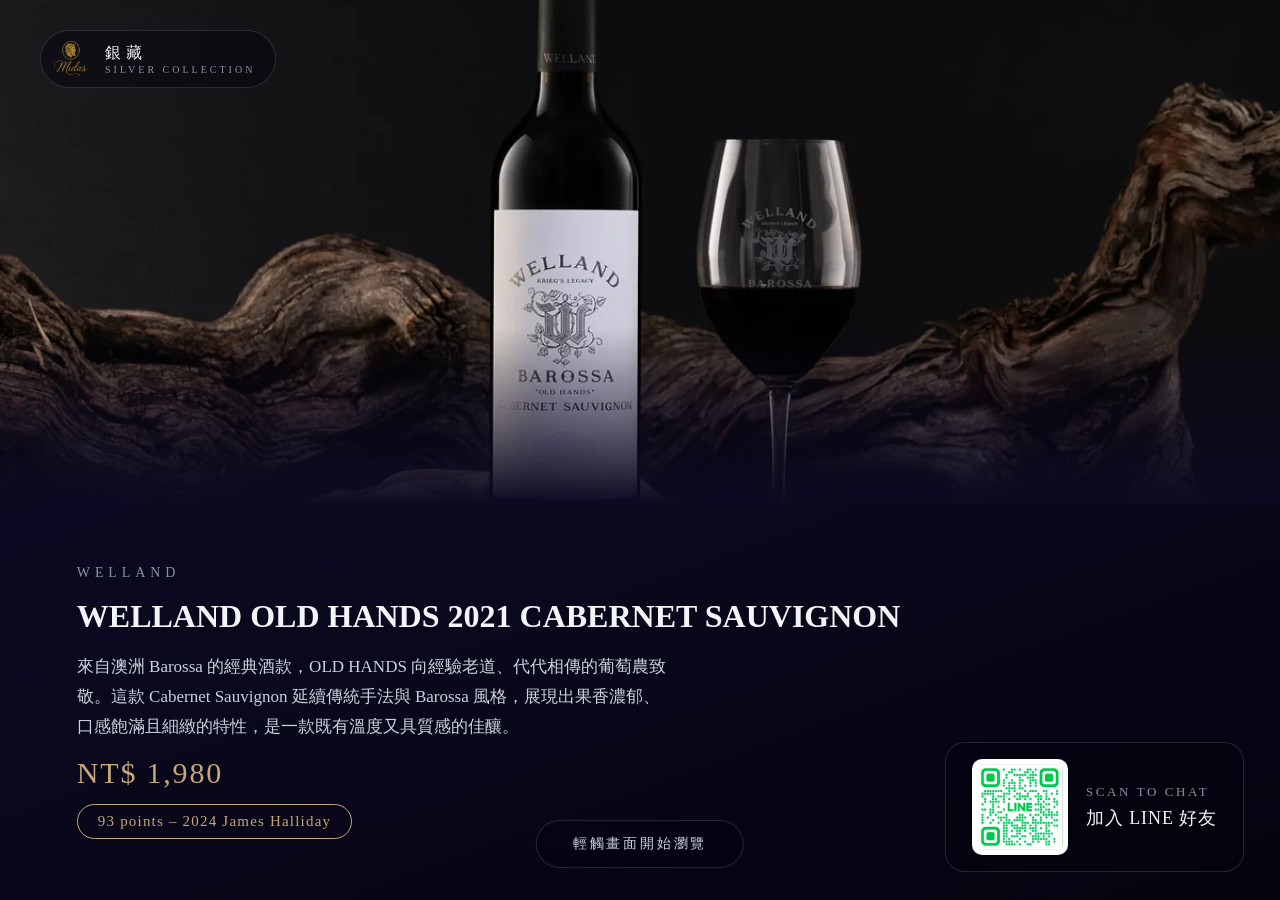
==== commit dfe6109c: "銀藏待機畫面改為上下分區排版，圖片改滿版顯示 原本左右分欄的圖片區太窄，橫向構圖的酒款照片留白明顯；改成上方滿版圖片(object-fit: cover 填滿)、下方敘述區的排版，品牌標誌加上底色確保" ====
--- a/collection/yincang.html
+++ b/collection/yincang.html
@@ -39,23 +39,25 @@
     }
     #attract .slide{
         position:absolute; inset:0; z-index:0;
-        display:flex;
+        display:flex; flex-direction:column;
         opacity:0; transition:opacity 1.1s ease;
     }
     #attract .slide.active{ opacity:1; }
     #attract .slide .shot{
-        flex:0 0 46%; position:relative; overflow:hidden;
+        flex:0 0 56%; position:relative; overflow:hidden;
         background:radial-gradient(circle at 50% 45%, #14112c 0%, #07051a 75%);
-        display:flex; align-items:flex-end; justify-content:center;
-        padding:130px 24px 40px;
     }
     #attract .slide .shot img{
-        max-width:100%; max-height:100%; object-fit:contain;
-        filter:drop-shadow(0 30px 50px rgba(0,0,0,0.55));
+        width:100%; height:100%; object-fit:cover;
+    }
+    #attract .slide .shot::after{
+        content:''; position:absolute; inset:auto 0 0 0; height:35%;
+        background:linear-gradient(180deg, transparent, var(--bg-alt));
     }
     #attract .slide .info{
-        flex:1; display:flex; flex-direction:column; justify-content:center;
-        padding:0 6% 6%; gap:20px;
+        flex:1; min-height:0; display:flex; flex-direction:column; justify-content:center;
+        overflow-y:auto;
+        padding:24px 6%; gap:14px;
         background:linear-gradient(160deg, var(--bg-alt) 0%, var(--bg) 100%);
     }
     #attract .slide .eyebrow{
@@ -63,24 +65,26 @@
         font-family:Georgia,serif; text-transform:uppercase;
     }
     #attract .slide h2{
-        font-size:clamp(24px,3vw,38px); line-height:1.4; color:var(--silver-bright);
+        font-size:clamp(22px,2.6vw,32px); line-height:1.35; color:var(--silver-bright);
         text-wrap:balance;
     }
     #attract .slide .desc{
-        font-size:clamp(15px,1.7vw,19px); line-height:1.85; color:var(--silver);
-        max-width:46ch;
+        font-size:clamp(14px,1.5vw,17px); line-height:1.75; color:var(--silver);
+        max-width:70ch;
     }
     #attract .slide .price{
-        font-size:clamp(24px,2.8vw,34px); color:var(--gold); letter-spacing:0.06em; font-family:Georgia,serif;
+        font-size:clamp(22px,2.4vw,30px); color:var(--gold); letter-spacing:0.06em; font-family:Georgia,serif;
     }
     #attract .slide .badge{
         display:inline-flex; align-items:center; gap:10px; width:fit-content;
-        border:1px solid var(--gold); color:var(--gold); padding:10px 22px;
+        border:1px solid var(--gold); color:var(--gold); padding:8px 20px;
         border-radius:30px; font-size:clamp(12px,1.3vw,15px); letter-spacing:0.08em;
     }
     #attract .brandmark{
         position:absolute; top:30px; left:40px; z-index:2;
         display:flex; align-items:center; gap:14px;
+        background:rgba(5,3,15,0.45); border:1px solid var(--border); border-radius:30px;
+        padding:8px 20px 8px 10px;
     }
     #attract .brandmark img{ width:40px; height:40px; opacity:0.9; }
     #attract .brandmark .name{ font-size:16px; letter-spacing:0.3em; color:var(--silver-bright); }
@@ -106,9 +110,8 @@
     #attract .line-badge .t2{ font-size:18px; color:var(--silver-bright); letter-spacing:0.05em; margin-top:6px; }
 
     @media (max-width:900px){
-        #attract .slide{ flex-direction:column; }
-        #attract .slide .shot{ flex:0 0 42%; padding:90px 20px 24px; }
-        #attract .slide .info{ padding:24px 32px 40px; gap:14px; }
+        #attract .slide .shot{ flex:0 0 48%; }
+        #attract .slide .info{ padding:20px 24px 28px; gap:10px; }
         #attract .brandmark{ top:20px; left:24px; }
         #attract .line-badge{ bottom:16px; right:16px; padding:10px 16px; gap:12px; }
         #attract .line-badge img{ width:64px; height:64px; }
